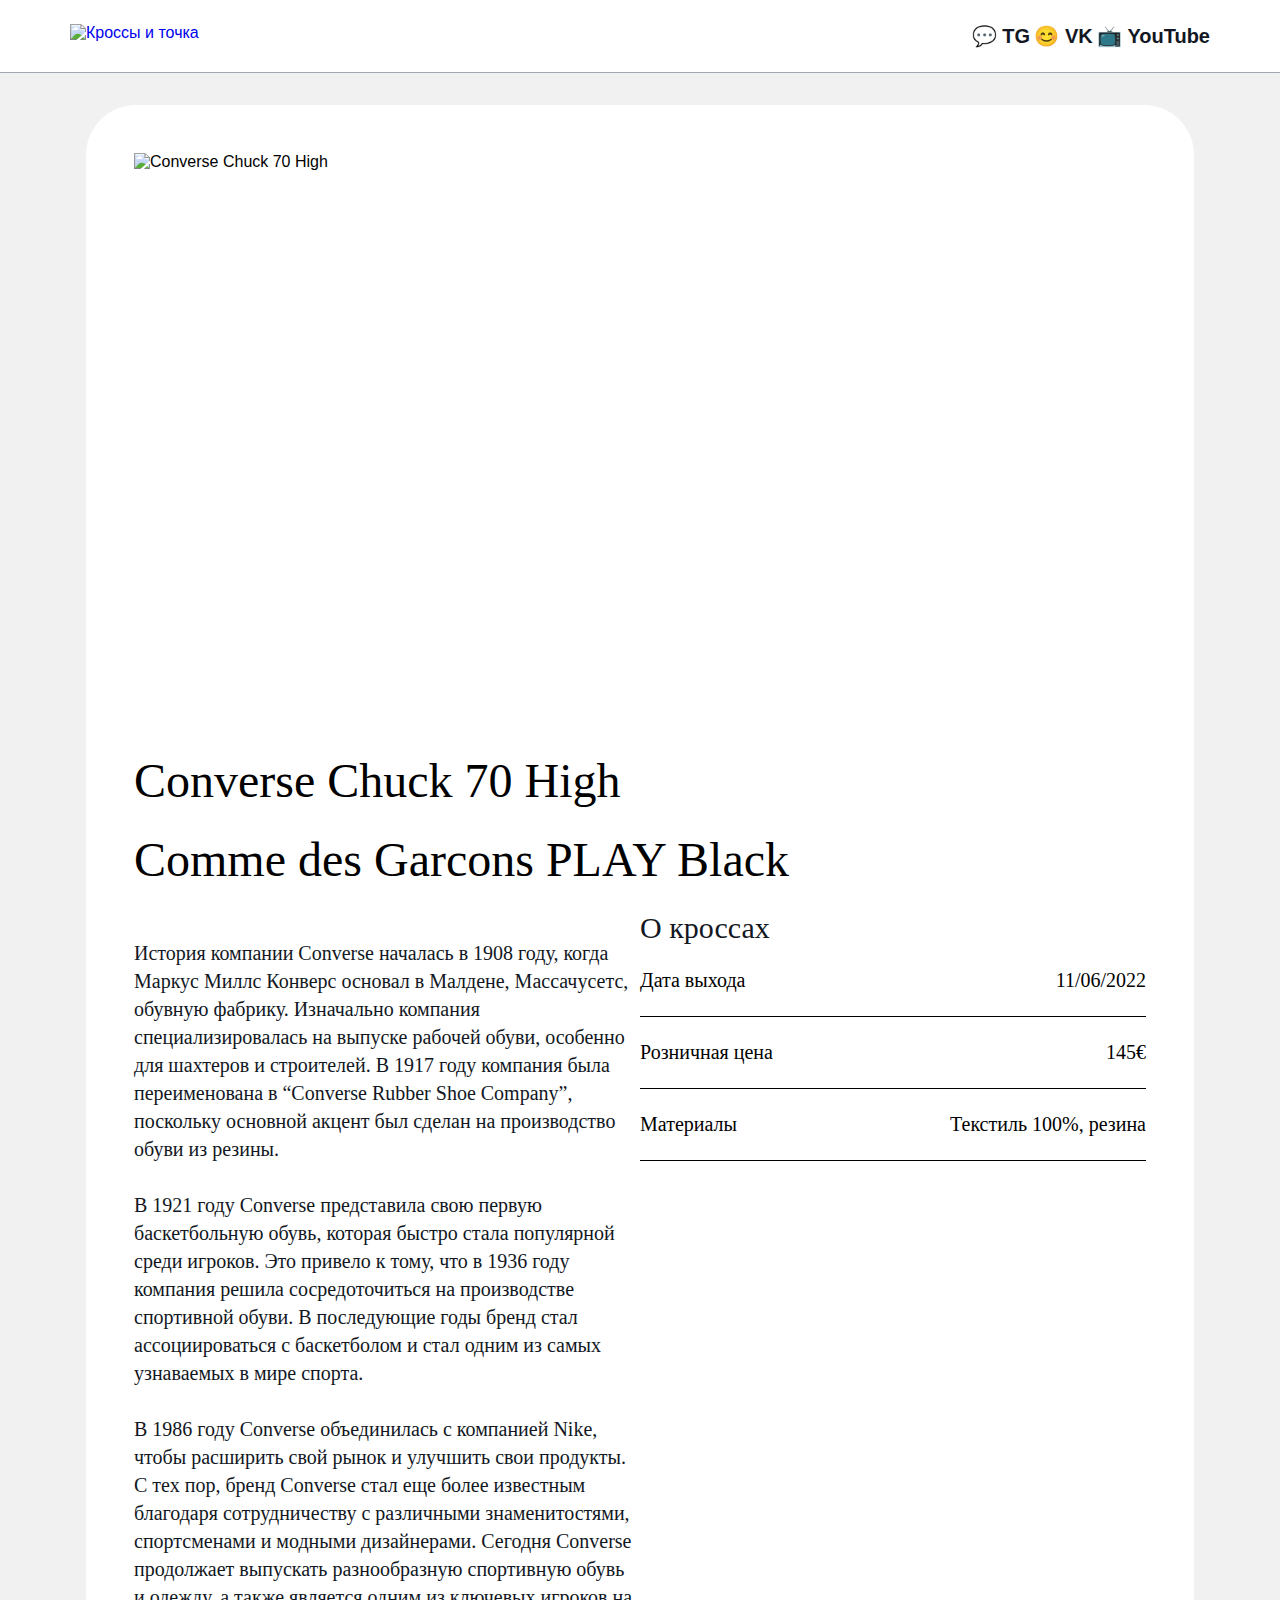
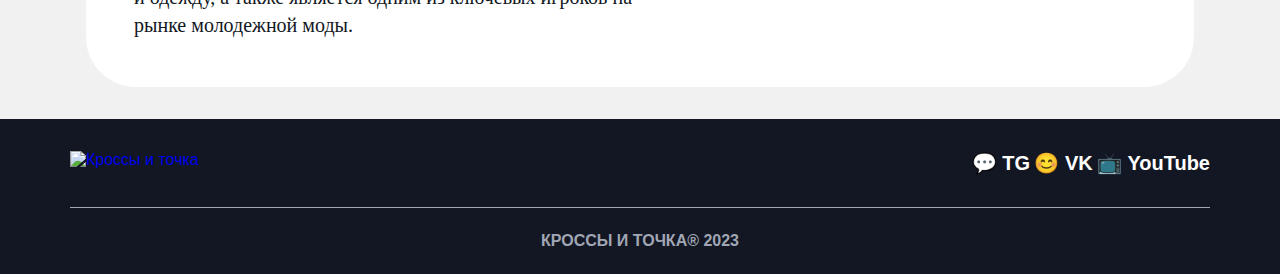
==== converse.html @ 38985e5b "Add files via upload" ====
<!DOCTYPE html>
<html lang="en">
<head>
    <meta charset="UTF-8">
    <meta name="viewport" content="width=device-width, initial-scale=1.0">
    <title>Document</title>
    <link href="./vremennocss.css" rel="stylesheet" />
</head>
<body>
        <header>
            <div class="header-container">
                <a href="/" class="logo-link">
                    <img alt="Кроссы и точка" src="./images/logo.jpg" />
                </a>
                <nav>
                    <ul class="nav-list">
                        <li class="nav-item">
                            <a href="/" class="nav-link">💬 TG</a>
                        </li>
                        <li class="nav-item">
                            <a href="/" class="nav-link">😊 VK</a>
                        </li>
                        <li class="nav-item">
                            <a href="/" class="nav-link">📺 YouTube</a>
                        </li>
                    </ul>
                </nav>
            </div>
        </header>
        <main>
            <div class="everything">
                <img src="./images/sneaker-big__img2.jpg" alt="Converse Chuck 70 High" class="photo">
                <div class="sneaker_titles">
                    <h1 class="title_kross">Converse Chuck 70 High</h1>
                    <h2 class="subtitle_kross">Comme des Garcons PLAY Black</h2>
                    <div class="big_t_and_parametri">
                    <div class="container_big_t">
                    <h6><br>История компании Converse началась в 1908 году, когда Маркус Миллс Конверс основал в Малдене, Массачусетс, обувную фабрику. Изначально компания специализировалась на выпуске рабочей обуви, особенно для шахтеров и строителей. В 1917 году компания была переименована в “Converse Rubber Shoe Company”, поскольку основной акцент был сделан на производство обуви из резины.</br><br>В 1921 году Converse представила свою первую баскетбольную обувь, которая быстро стала популярной среди игроков. Это привело к тому, что в 1936 году компания решила сосредоточиться на производстве спортивной обуви. В последующие годы бренд стал ассоциироваться с баскетболом и стал одним из самых узнаваемых в мире спорта.</br><br>В 1986 году Converse объединилась с компанией Nike, чтобы расширить свой рынок и улучшить свои продукты. С тех пор, бренд Converse стал еще более известным благодаря сотрудничеству с различными знаменитостями, спортсменами и модными дизайнерами. Сегодня Converse продолжает выпускать разнообразную спортивную обувь и одежду, а также является одним из ключевых игроков на рынке молодежной моды.</br>
                    </div>
                    <div class="parametri">
                        <p class="o_krossah">О кроссах</p>
                    <div class="cont_parametrov">
                        <p>Дата выхода</p>
                        <p class="alb">11/06/2022</p>
                    </div>
                    <div class="cont_parametrov">
                        <p>Розничная цена</p>
                        <p class="alb">145€</p>
                    </div>
                    <div class="cont_parametrov">
                        <p>Материалы</p>
                        <p class="alb">Текстиль 100%, резина</p>
                    </div>
                    </div>
                    </div>
                </div>
            </div>
        </main>
        <footer>
            <div class="footer-content">
                <a class="footer__logo-link" href="/">
                    <img alt="Кроссы и точка" src="./images/logo-footer.svg" class="footer__logo-image" />
                </a>
                <nav>
                    <ul class="nav-list">
                        <li class="nav-item">
                            <a href="/" class="nav-link">💬 TG</a>
                        </li>
                        <li class="nav-item">
                            <a href="/" class="nav-link">😊 VK</a>
                        </li>
                        <li class="nav-item">
                            <a href="/" class="nav-link">📺 YouTube</a>
                        </li>
                    </ul>
                </nav>
            </div>
            <div class="copyright">
                <p class="copyright-text">КРОССЫ И ТОЧКА® 2023</p>
            </div>
        </footer>
</body>
</html>
---- vremennocss.css ----
@font-face {
    font-family: "Anonymous Pro";
    src: url(fonts/AnonymousPro-Regular.ttf);
    font-weight: 400;
    font-style: normal;
    display: swap;
}

@font-face {
    font-family: "Anonymous Pro";
    src: url(fonts/AnonymousPro-Bold.ttf);
    font-weight: 700;
    font-style: normal;
    display: swap;
}
header {
    display: flex;
    flex-direction: row;
    align-items: center;
    justify-content: center;
    width: 100%;
    border-bottom: 1px solid #A1A6B4;
    background: white;
}
.header-container {
    display: flex;
    justify-content: space-between;
    width: 100%;
    max-width: 1140px;
    margin: 24px 0 24px;
}
body,h1,h2,h3,p,ul,li {
    margin: 0;
}
.everything{
    /* width: 1044px; */
    padding: 48px;
    justify-content: center;
    display: flex;
    flex-direction: column;
    background-color: white;
    margin: 32px auto 32px auto;
    border-radius: 50px;
    
}
.photo{
    height: 600px;

}
body {
    font-family: "Anonymous Pro", sans-serif;
}
main{
    padding-bottom: auto;
    padding-left: auto;
    background-color:#F1F1F1;
    display: flex;
}
h6{
    color: var(--black, #121723);
    font-family: Anonymous Pro;
    font-size: 20px;
    font-style: normal;
    font-weight: 400;
    line-height: 28px;
    margin: 0;
}
.container_big_t{
    width: 506px;
    height: auto;
}
.parametri{
    display: flex;
    flex-direction: column;
    gap: 24px;
    width: 506px;
    font-family: Anonymous Pro;

}
.o_krossah{
    color: var(--black, #121723);
font-family: Anonymous Pro;
font-size: 30px;
font-style: normal;
font-weight: 400;
line-height: normal;
gap: 20px;
}
.big_t_and_parametri{
    display: flex;
    flex-direction: row;
    justify-content: space-between;
}
.cont_parametrov{
    justify-content: space-between;
    display: flex;
    border-bottom: 1px solid rgb(0, 0, 0) ;
    column-gap: 24px;
    font-weight: 400;
    font-size: 20px;
    padding-bottom: 24px;
}
.title_kross,.subtitle_kross{
    margin-bottom: 24px;
    font-family: Anonymous Pro;
    font-weight: 400;
    font-size: 48px;
}
.alb{
    display: flex;
    justify-content: end;
}
nav {
    display: flex;
}

.nav-list-head {
    display: flex;
    align-items: center;
    width: 100%;
    gap: 24px;
}
.nav-list-foot {
    display: flex;
    align-items: center;
    width: 100%;
    gap: 24px;
}

.nav-item {
    display: inline;
}

.nav-link {
    color: #121723;
    font-size: 20px;
    font-weight: 700;
}
ul {
    list-style: none;
    padding: 0;
}
a {
    text-decoration: none;
}
.footer-content {
    display: flex;
    justify-content: space-between;
    width: 100%;
    max-width: 1140px;
    margin: 32px 0;
}

.footer__logo-link {
    max-width: 300px;
    width: 100%;
}

footer .nav-link {
    color: white;
}

.copyright {
    display: flex;
    align-items: center;
    justify-content: center;
    width: 100%;
    max-width: 1140px;
    border-top: 1px solid #A1A6B4;
}

.copyright-text {
    color: #A1A6B4;
    font-size: 16px;
    font-weight: 700;
    margin: 24px 0;
}
footer {
    width: 100%;
    display: flex;
    flex-direction: column;
    align-items: center;
    background: #121723;
}
@media screen and (max-width: 591px){
    .header-container{
        flex-direction: column;
        margin: 24px 16px;
        column-gap: 24px;
    }
    .logo-link{
        margin: 24px auto;
        column-gap: 24px;
    }
    .photo{
        width: auto;
        height: auto;
    }
    .nav-list{
        margin: 0 auto;
        justify-content: space-between;
        padding: 0px 24px;
        width: 100%;
        display: flex;
    }
    .title_kross,.subtitle_kross{
        width: auto;
        font-size: 32px;
        font-weight: 400;
    }
    .everything{
        width: 295px;
        height: auto;
        margin: 16px auto;
    }
    .parametri{
        width: auto;
        height: auto;
    }
    .footer-content{
        flex-direction: column;
    }
    .big_t_and_parametri{
        flex-direction: column;
    }
    .container_big_t{
        width: auto;
    }
    .footer__logo-link{
        margin: 32px auto;
    }
    .copyright{
        width: 300px;
        display: flex;
    }
    .footer{
        flex-direction: column;
        margin: 0 auto;
    }
}
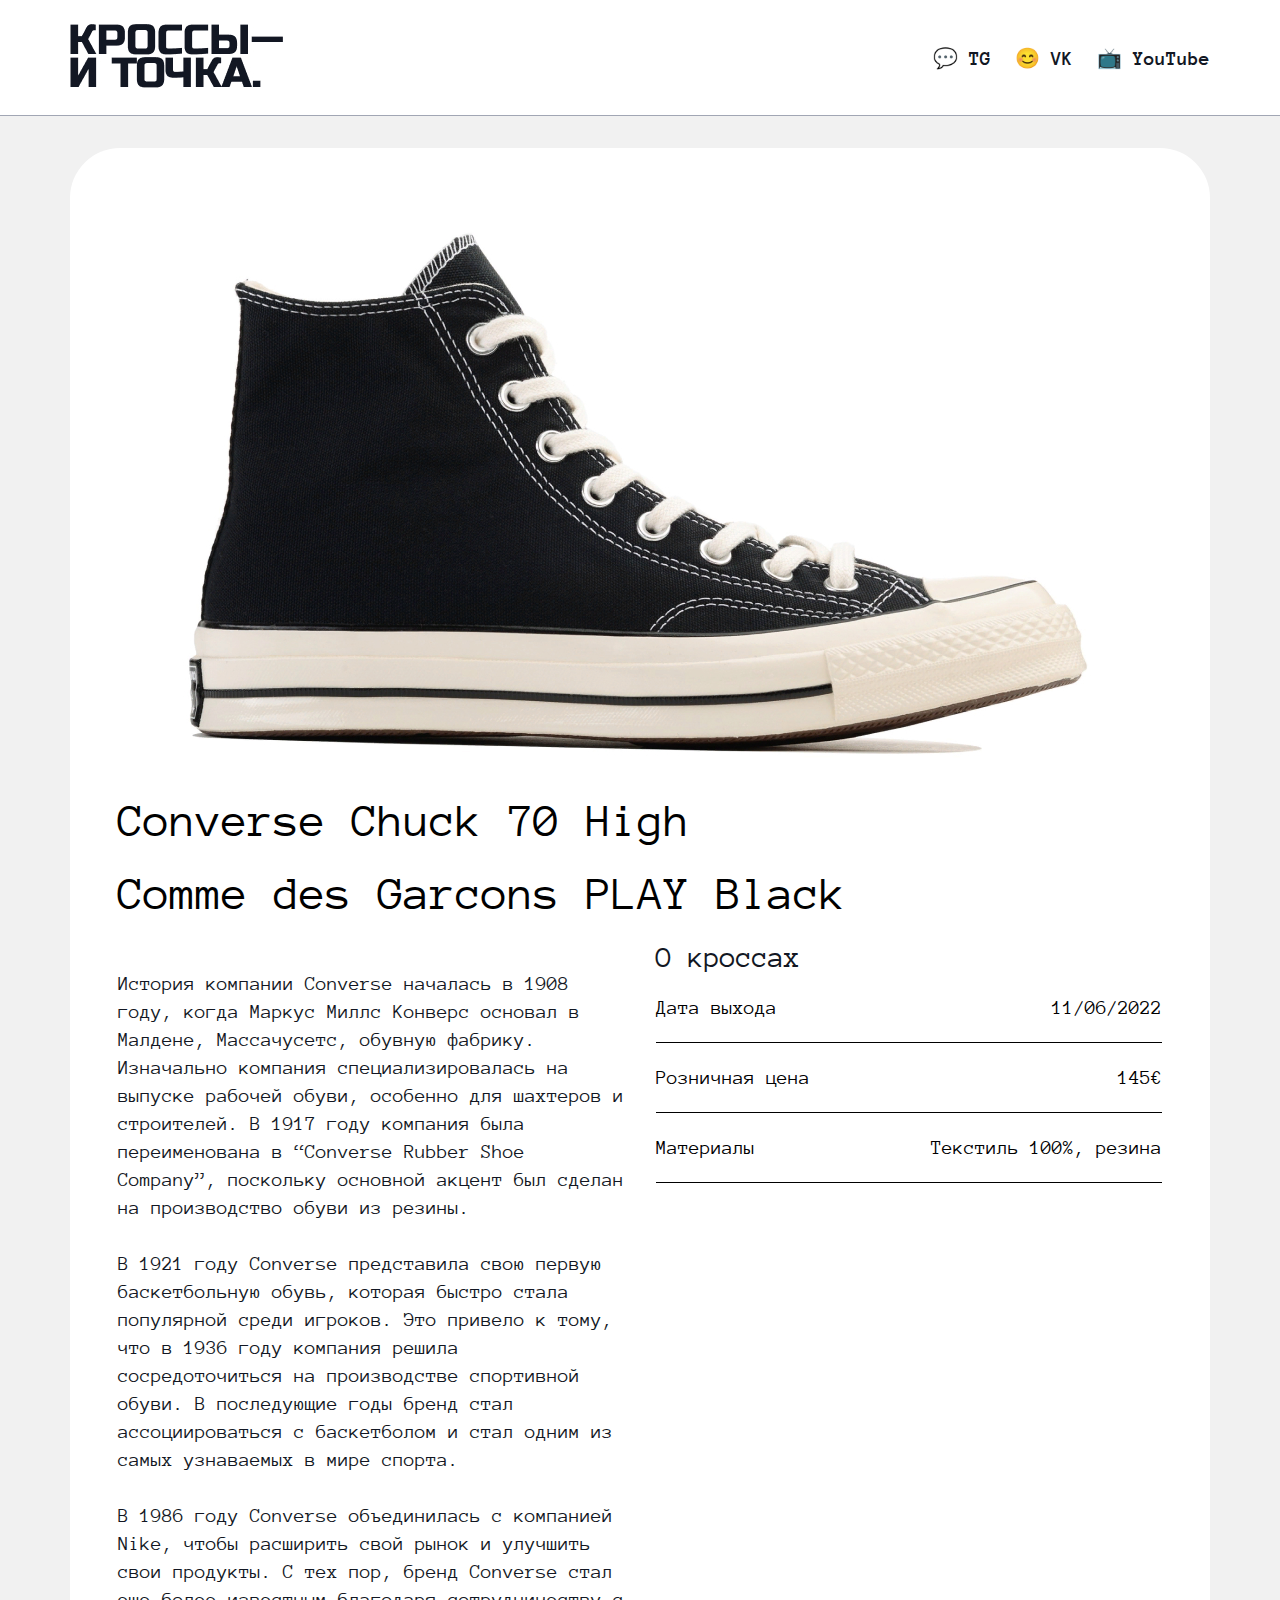
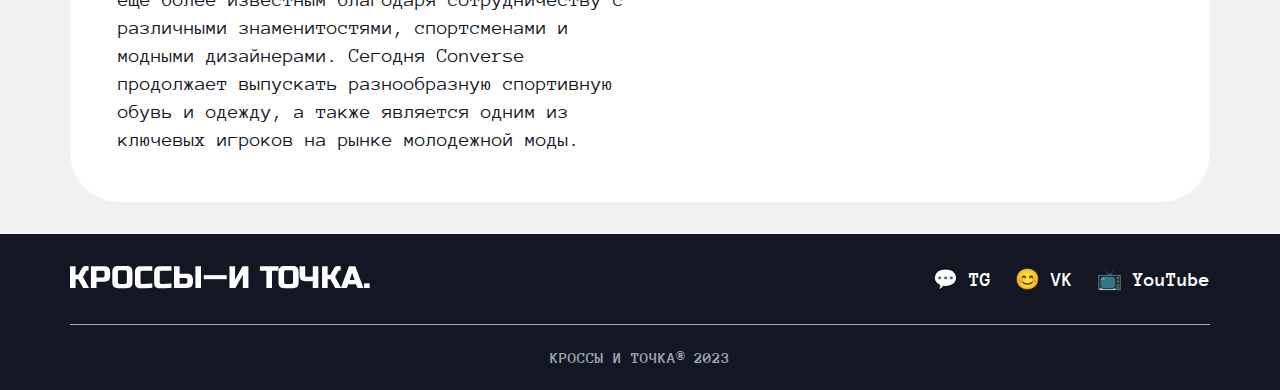
==== commit dce6f93a: "Update converse.html" ====
--- a/converse.html
+++ b/converse.html
@@ -9,7 +9,7 @@
 <body>
         <header>
             <div class="header-container">
-                <a href="/" class="logo-link">
+                <a href="/index.html" class="logo-link">
                     <img alt="Кроссы и точка" src="./images/logo.jpg" />
                 </a>
                 <nav>
@@ -80,4 +80,4 @@
             </div>
         </footer>
 </body>
-</html>+</html>
--- a/vremennocss.css
+++ b/vremennocss.css
@@ -114,19 +114,12 @@
     display: flex;
 }
 
-.nav-list-head {
+.nav-list {
     display: flex;
     align-items: center;
     width: 100%;
     gap: 24px;
 }
-.nav-list-foot {
-    display: flex;
-    align-items: center;
-    width: 100%;
-    gap: 24px;
-}
-
 .nav-item {
     display: inline;
 }
@@ -237,4 +230,4 @@
         flex-direction: column;
         margin: 0 auto;
     }
-}+}
